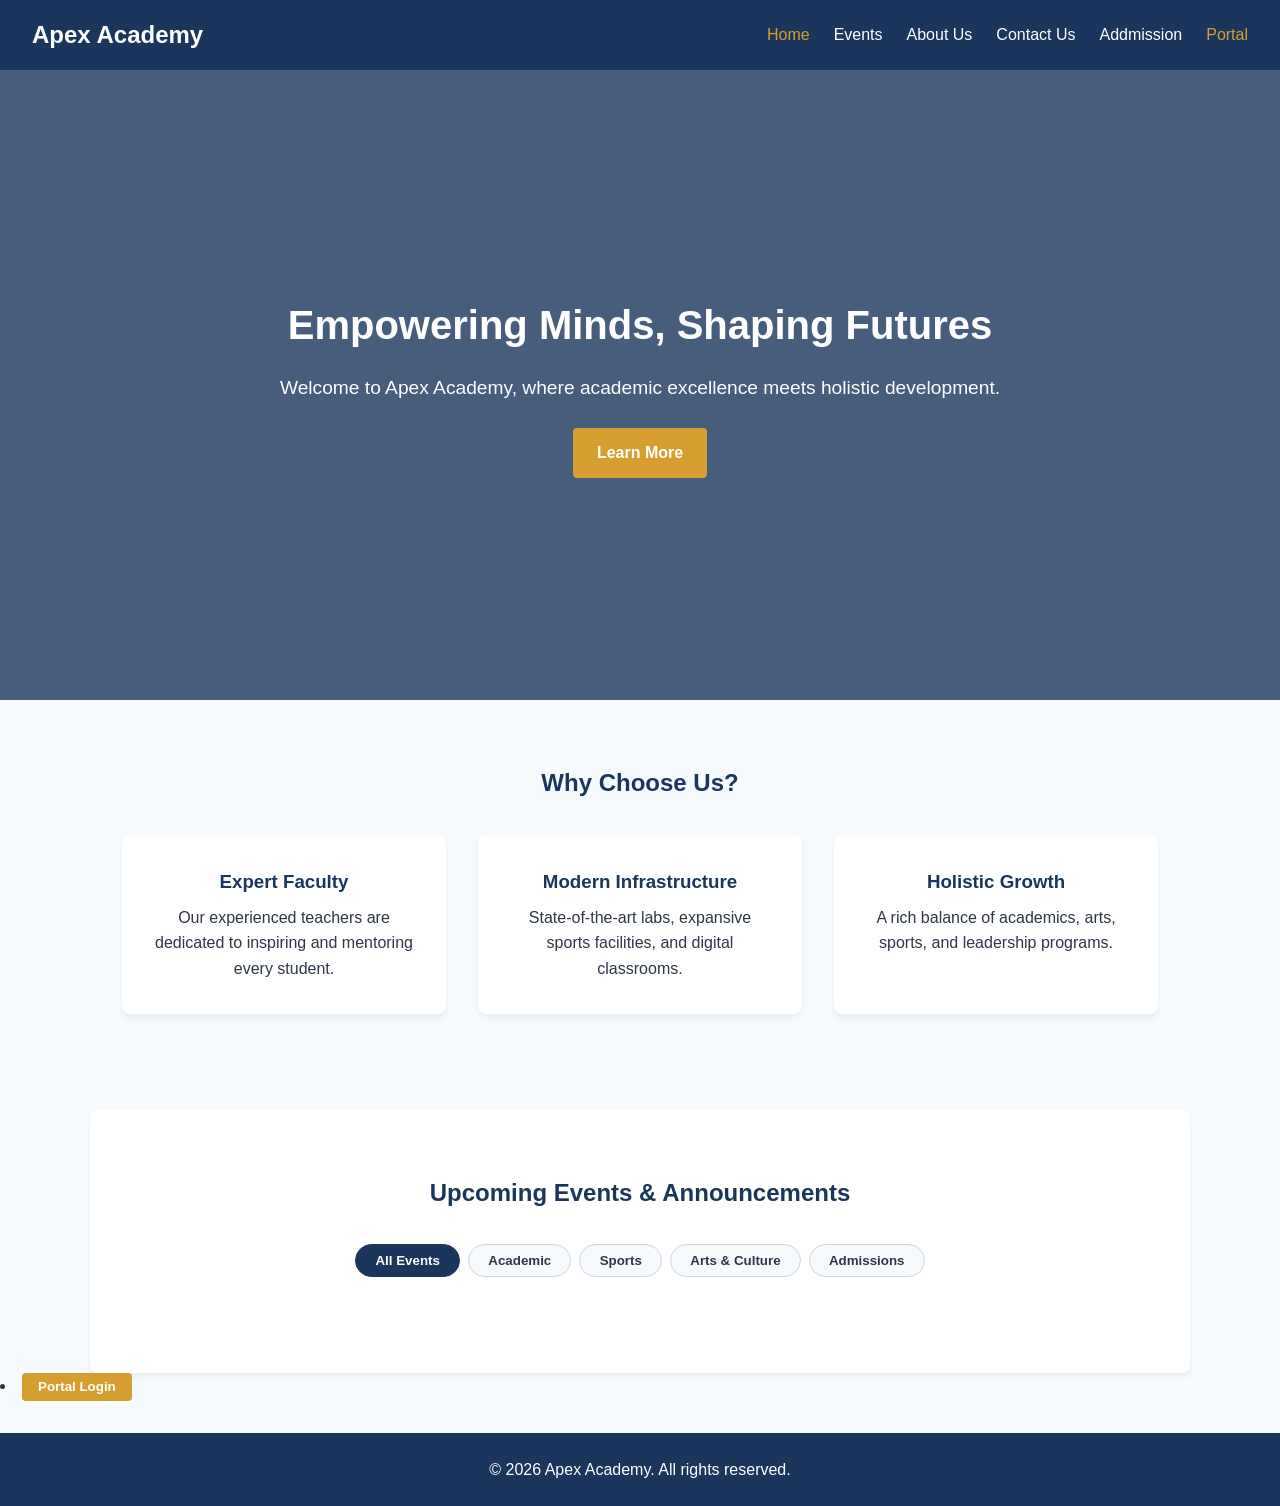
==== index.html @ 896e175c "Add files via upload" ====
<!DOCTYPE html>
<html lang="en">
<head>
  <meta charset="UTF-8">
  <meta name="viewport" content="width=device-width, initial-scale=1.0">
  <title>Apex Academy | Home</title>
  <link rel="stylesheet" href="styles.css">
</head>
<body>

  <!-- Navigation Bar -->
  <header class="navbar">
    <div class="logo">Apex Academy</div>
    <nav>
      <ul class="nav-links" id="navLinks">
        <li><a href="index.html" class="active">Home</a></li>
        <li><a href="index.html#events">Events</a></li>
        <li><a href="about.html">About Us</a></li>
        <li><a href="contact.html">Contact Us</a></li>
        <li><a href="admissions.html">Addmission</a></li>
        <li><a href="portal.html" class="active portal-btn">Portal</a></li> 
        <!--<li><button id="openPortalModal" class="btn-portal-nav">Portal Login</button></li>-->
      </ul>
      <div class="hamburger" id="hamburger">
        <span></span>
        <span></span>
        <span></span>
      </div>
    </nav>
  </header>

  <!-- Hero Section -->
  <section class="hero">
    <div class="hero-content">
      <h1>Empowering Minds, Shaping Futures</h1>
      <p>Welcome to Apex Academy, where academic excellence meets holistic development.</p>
      <a href="about.html" class="btn">Learn More</a>
    </div>
  </section>

  <!-- Features / Highlights -->
  <section class="features section">
    <h2>Why Choose Us?</h2>
    <div class="card-grid">
      <div class="card">
        <h3>Expert Faculty</h3>
        <p>Our experienced teachers are dedicated to inspiring and mentoring every student.</p>
      </div>
      <div class="card">
        <h3>Modern Infrastructure</h3>
        <p>State-of-the-art labs, expansive sports facilities, and digital classrooms.</p>
      </div>
      <div class="card">
        <h3>Holistic Growth</h3>
        <p>A rich balance of academics, arts, sports, and leadership programs.</p>
      </div>
    </div>
  </section>

<!-- Insert before <footer> -->
<!-- Dynamic Events & Calendar Section -->
<section class="events-section section" id="events">
  <h2>Upcoming Events & Announcements</h2>
  
  <!-- Category Filter Buttons -->
  <div class="event-filters">
    <button class="filter-btn active" data-category="all">All Events</button>
    <button class="filter-btn" data-category="academic">Academic</button>
    <button class="filter-btn" data-category="sports">Sports</button>
    <button class="filter-btn" data-category="arts">Arts & Culture</button>
    <button class="filter-btn" data-category="admissions">Admissions</button>
  </div>

  <!-- Events Container -->
  <div class="events-grid" id="eventsContainer">
    <!-- Events rendered dynamically via JavaScript -->
  </div>
</section>

<!-- Portal Modal Trigger in Navbar -->
<!-- Replace or add to <ul class="nav-links"> in your header: -->
<li><button id="openPortalModal" class="btn-portal-nav">Portal Login</button></li>

<!-- Modal Overlay -->
<div class="modal-overlay" id="portalModal">
  <div class="modal-content">
    <button class="modal-close" id="closePortalModal">&times;</button>
    <div class="portal-header">
      <h2>Apex Academy Portal</h2>
      <p>Select your account type to proceed.</p>
    </div>

    <div class="role-tabs">
      <button class="tab-btn modal-tab active" data-tab="modalStudentTab">Student</button>
      <button class="tab-btn modal-tab" data-tab="modalParentTab">Parent</button>
    </div>

    <!-- Student Form in Modal -->
    <form class="portal-form active" id="modalStudentForm">
      <div class="form-group">
        <label for="mStudentId">Student ID</label>
        <input type="text" id="mStudentId" required placeholder="STU-2026-000">
      </div>
      <div class="form-group">
        <label for="mStudentPassword">Password</label>
        <input type="password" id="mStudentPassword" required placeholder="••••••••">
      </div>
      <button type="submit" class="btn portal-submit-btn">Login as Student</button>
      <div id="mStudentFeedback" class="form-feedback"></div>
    </form>

    <!-- Parent Form in Modal -->
    <form class="portal-form" id="modalParentForm">
      <div class="form-group">
        <label for="mParentEmail">Email Address</label>
        <input type="email" id="mParentEmail" required placeholder="parent@example.com">
      </div>
      <div class="form-group">
        <label for="mParentPassword">Password</label>
        <input type="password" id="mParentPassword" required placeholder="••••••••">
      </div>
      <button type="submit" class="btn portal-submit-btn">Login as Parent</button>
      <div id="mParentFeedback" class="form-feedback"></div>
    </form>
  </div>
</div>

  <!-- Footer -->
  <footer>
    <p>&copy; 2026 Apex Academy. All rights reserved.</p>
  </footer>

  <!--<script src="script.js"></script>-->
  <script src="js/script.js"></script>
</body>
</html>
---- styles.css ----
/* --- CSS Reset & Global Variables --- */
* {
  margin: 0;
  padding: 0;
  box-sizing: border-box;
}

:root {
  --primary-color: #1a365d;
  --accent-color: #d69e2e;
  --text-dark: #2d3748;
  --bg-light: #f7fafc;
  --white: #ffffff;
}

body {
  font-family: 'Segoe UI', Tahoma, Geneva, Verdana, sans-serif;
  color: var(--text-dark);
  background-color: var(--bg-light);
  line-height: 1.6;
}

/* --- Header & Navigation --- */
.navbar {
  display: flex;
  justify-content: space-between;
  align-items: center;
  background-color: var(--primary-color);
  padding: 1rem 2rem;
  position: sticky;
  top: 0;
  z-index: 1000;
}

.logo {
  color: var(--white);
  font-size: 1.5rem;
  font-weight: bold;
}

.nav-links {
  display: flex;
  list-style: none;
}

.nav-links li {
  margin-left: 1.5rem;
}

.nav-links a {
  color: var(--white);
  text-decoration: none;
  font-weight: 500;
  transition: color 0.3s ease;
}

.nav-links a:hover,
.nav-links a.active {
  color: var(--accent-color);
}

.hamburger {
  display: none;
  flex-direction: column;
  cursor: pointer;
}

.hamburger span {
  width: 25px;
  height: 3px;
  background-color: var(--white);
  margin: 3px 0;
  transition: 0.3s;
}

/* --- Hero & Banners --- */
.hero {
  background: linear-gradient(rgba(26, 54, 93, 0.8), rgba(26, 54, 93, 0.8)),
              url('https://picsum.photos/1200/600') center/cover no-repeat;
  height: 70vh;
  display: flex;
  align-items: center;
  justify-content: center;
  text-align: center;
  color: var(--white);
  padding: 0 1rem;
}

.hero h1 {
  font-size: 2.5rem;
  margin-bottom: 1rem;
}

.hero p {
  font-size: 1.2rem;
  margin-bottom: 1.5rem;
}

.page-banner {
  background-color: var(--primary-color);
  color: var(--white);
  text-align: center;
  padding: 3rem 1rem;
}

.btn {
  display: inline-block;
  background-color: var(--accent-color);
  color: var(--white);
  padding: 0.75rem 1.5rem;
  text-decoration: none;
  border-radius: 4px;
  border: none;
  cursor: pointer;
  font-weight: bold;
  transition: opacity 0.3s ease;
}

.btn:hover {
  opacity: 0.9;
}

/* --- Content Sections & Grid --- */
.section {
  padding: 4rem 2rem;
  max-width: 1100px;
  margin: 0 auto;
}

.section h2 {
  text-align: center;
  margin-bottom: 2rem;
  color: var(--primary-color);
}

.card-grid {
  display: grid;
  grid-template-columns: repeat(auto-fit, minmax(280px, 1fr));
  gap: 2rem;
}

.card {
  background-color: var(--white);
  padding: 2rem;
  border-radius: 8px;
  box-shadow: 0 4px 6px rgba(0, 0, 0, 0.05);
  text-align: center;
}

.card h3 {
  margin-bottom: 0.5rem;
  color: var(--primary-color);
}

/* --- Contact Form Styles --- */
.contact-grid {
  display: grid;
  grid-template-columns: repeat(auto-fit, minmax(300px, 1fr));
  gap: 2rem;
}

.contact-info {
  background-color: var(--white);
  padding: 2rem;
  border-radius: 8px;
}

.contact-info p {
  margin-bottom: 1rem;
}

.contact-form {
  background-color: var(--white);
  padding: 2rem;
  border-radius: 8px;
}

.form-group {
  margin-bottom: 1.2rem;
}

.form-group label {
  display: block;
  margin-bottom: 0.4rem;
  font-weight: 500;
}

.form-group input,
.form-group textarea {
  width: 100%;
  padding: 0.75rem;
  border: 1px solid #cbd5e0;
  border-radius: 4px;
  font-family: inherit;
}

.form-feedback {
  margin-top: 1rem;
  font-weight: bold;
  color: #2b6cb0;
}

/* --- Footer --- */
footer {
  background-color: var(--primary-color);
  color: var(--white);
  text-align: center;
  padding: 1.5rem;
  margin-top: 2rem;
}

/* --- Mobile Responsive Layout --- */
@media (max-width: 768px) {
  .hamburger {
    display: flex;
  }

  .nav-links {
    position: absolute;
    top: 100%;
    right: 0;
    background-color: var(--primary-color);
    width: 100%;
    flex-direction: column;
    align-items: center;
    max-height: 0;
    overflow: hidden;
    transition: max-height 0.3s ease-out;
  }

  .nav-links.active {
    max-height: 300px;
    padding: 1rem 0;
  }

  .nav-links li {
    margin: 0.8rem 0;
  }
}

/* --- Events & Calendar Section --- */
.events-section {
  background-color: var(--white);
  border-radius: 8px;
  margin-top: 2rem;
  box-shadow: 0 4px 6px rgba(0, 0, 0, 0.05);
}

.event-filters {
  display: flex;
  justify-content: center;
  flex-wrap: wrap;
  gap: 0.5rem;
  margin-bottom: 2rem;
}

.filter-btn {
  background-color: var(--bg-light);
  color: var(--text-dark);
  border: 1px solid #cbd5e0;
  padding: 0.5rem 1.2rem;
  border-radius: 20px;
  cursor: pointer;
  font-weight: 600;
  transition: all 0.3s ease;
}

.filter-btn:hover,
.filter-btn.active {
  background-color: var(--primary-color);
  color: var(--white);
  border-color: var(--primary-color);
}

.events-grid {
  display: grid;
  grid-template-columns: repeat(auto-fit, minmax(300px, 1fr));
  gap: 1.5rem;
}

.event-card {
  display: flex;
  background-color: var(--bg-light);
  border-radius: 8px;
  overflow: hidden;
  border-left: 5px solid var(--accent-color);
  transition: transform 0.2s ease, box-shadow 0.2s ease;
}

.event-card:hover {
  transform: translateY(-3px);
  box-shadow: 0 6px 12px rgba(0, 0, 0, 0.1);
}

.event-date {
  background-color: var(--primary-color);
  color: var(--white);
  min-width: 80px;
  display: flex;
  flex-direction: column;
  align-items: center;
  justify-content: center;
  padding: 0.8rem;
  text-align: center;
}

.event-date .day {
  font-size: 1.6rem;
  font-weight: bold;
  line-height: 1;
}

.event-date .month {
  font-size: 0.85rem;
  text-transform: uppercase;
  letter-spacing: 1px;
}

.event-details {
  padding: 1rem 1.2rem;
  display: flex;
  flex-direction: column;
  justify-content: center;
}

.event-badge {
  display: inline-block;
  align-self: flex-start;
  font-size: 0.75rem;
  font-weight: bold;
  text-transform: uppercase;
  padding: 0.2rem 0.5rem;
  border-radius: 4px;
  margin-bottom: 0.4rem;
  background-color: #e2e8f0;
  color: var(--primary-color);
}

.event-details h3 {
  font-size: 1.1rem;
  color: var(--primary-color);
  margin-bottom: 0.3rem;
}

.event-details p {
  font-size: 0.9rem;
  color: #4a5568;
}

.no-events {
  grid-column: 1 / -1;
  text-align: center;
  color: #718096;
  padding: 2rem;
}

/* --- Portal & Modal Styles --- */
.portal-container {
  display: flex;
  justify-content: center;
  align-items: center;
  min-height: 80vh;
  padding: 2rem 1rem;
}

.portal-card {
  background: var(--white);
  width: 100%;
  max-width: 480px;
  padding: 2.5rem;
  border-radius: 12px;
  box-shadow: 0 10px 25px rgba(0, 0, 0, 0.1);
}

.portal-header {
  text-align: center;
  margin-bottom: 1.5rem;
}

.portal-header h2 {
  color: var(--primary-color);
  font-size: 1.8rem;
  margin-bottom: 0.3rem;
}

.portal-header p {
  color: #718096;
  font-size: 0.9rem;
}

/* Role Selector Tabs */
.role-tabs {
  display: flex;
  background-color: var(--bg-light);
  padding: 4px;
  border-radius: 8px;
  margin-bottom: 1.5rem;
}

.tab-btn {
  flex: 1;
  padding: 0.6rem;
  border: none;
  background: transparent;
  font-weight: 600;
  color: #718096;
  border-radius: 6px;
  cursor: pointer;
  transition: all 0.2s ease;
}

.tab-btn.active {
  background-color: var(--white);
  color: var(--primary-color);
  box-shadow: 0 2px 4px rgba(0,0,0,0.08);
}

/* Forms Visibility */
.portal-form {
  display: none;
}

.portal-form.active {
  display: block;
}

/* Inputs & Actions */
.password-field {
  position: relative;
  display: flex;
  align-items: center;
}

.password-field input {
  padding-right: 60px;
}

.toggle-password {
  position: absolute;
  right: 10px;
  background: none;
  border: none;
  color: var(--primary-color);
  font-size: 0.8rem;
  font-weight: bold;
  cursor: pointer;
}

.form-actions {
  display: flex;
  justify-content: space-between;
  align-items: center;
  font-size: 0.85rem;
  margin-bottom: 1.5rem;
}

.remember-me {
  display: flex;
  align-items: center;
  gap: 0.4rem;
  cursor: pointer;
}

.forgot-link {
  color: var(--primary-color);
  text-decoration: none;
  font-weight: 500;
}

.forgot-link:hover {
  text-decoration: underline;
}

.portal-submit-btn {
  width: 100%;
  padding: 0.85rem;
  font-size: 1rem;
}

.portal-footer {
  text-align: center;
  margin-top: 1.5rem;
  font-size: 0.85rem;
  color: #718096;
}

.portal-footer a {
  color: var(--primary-color);
  font-weight: bold;
  text-decoration: none;
}

/* Nav Portal Button */
.btn-portal-nav {
  background-color: var(--accent-color);
  color: var(--white);
  border: none;
  padding: 0.4rem 1rem;
  border-radius: 4px;
  font-weight: bold;
  cursor: pointer;
}

/* Modal Overlay Styling */
.modal-overlay {
  display: none;
  position: fixed;
  top: 0;
  left: 0;
  width: 100%;
  height: 100%;
  background-color: rgba(0, 0, 0, 0.6);
  z-index: 2000;
  justify-content: center;
  align-items: center;
  padding: 1rem;
}

.modal-overlay.open {
  display: flex;
}

.modal-content {
  background: var(--white);
  width: 100%;
  max-width: 440px;
  padding: 2rem;
  border-radius: 12px;
  position: relative;
  animation: fadeIn 0.25s ease-out;
}

.modal-close {
  position: absolute;
  top: 12px;
  right: 16px;
  font-size: 1.8rem;
  background: none;
  border: none;
  color: #a0aec0;
  cursor: pointer;
}

.modal-close:hover {
  color: var(--text-dark);
}

@keyframes fadeIn {
  from { opacity: 0; transform: translateY(-10px); }
  to { opacity: 1; transform: translateY(0); }
}
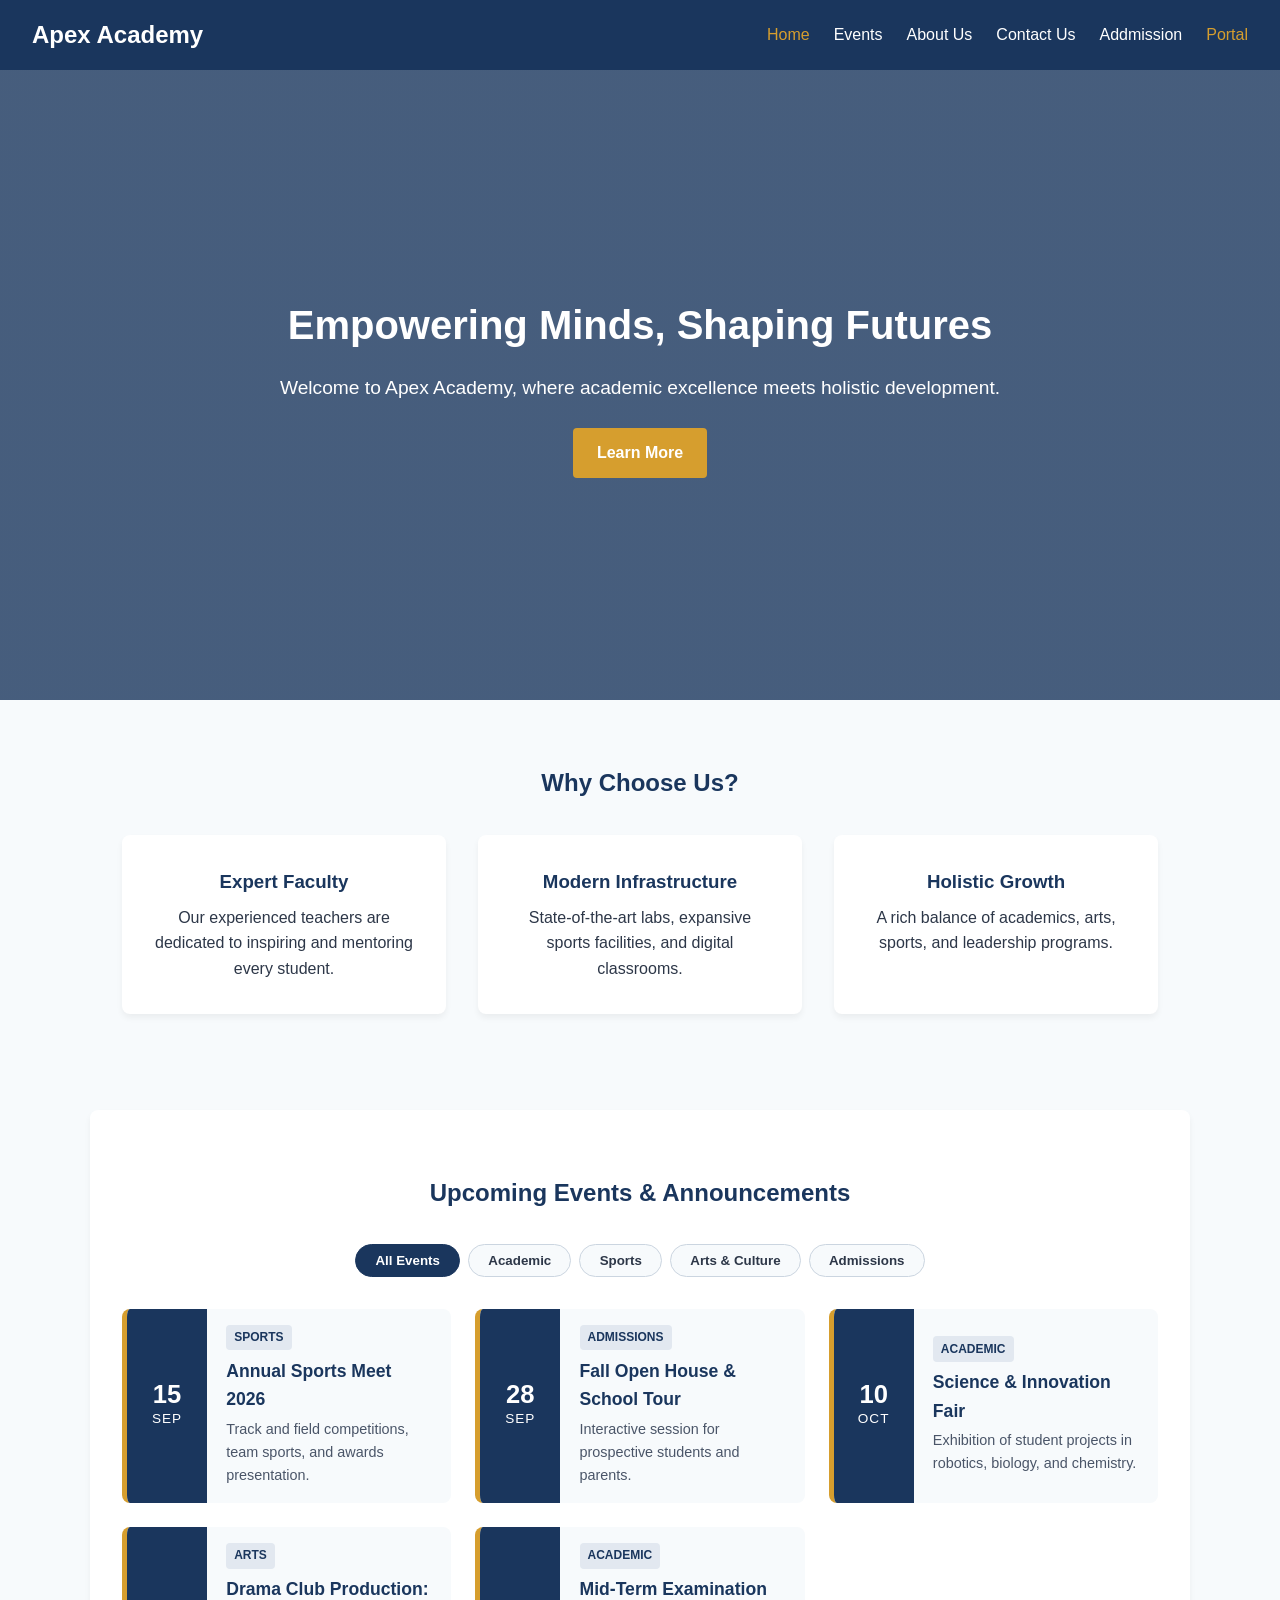
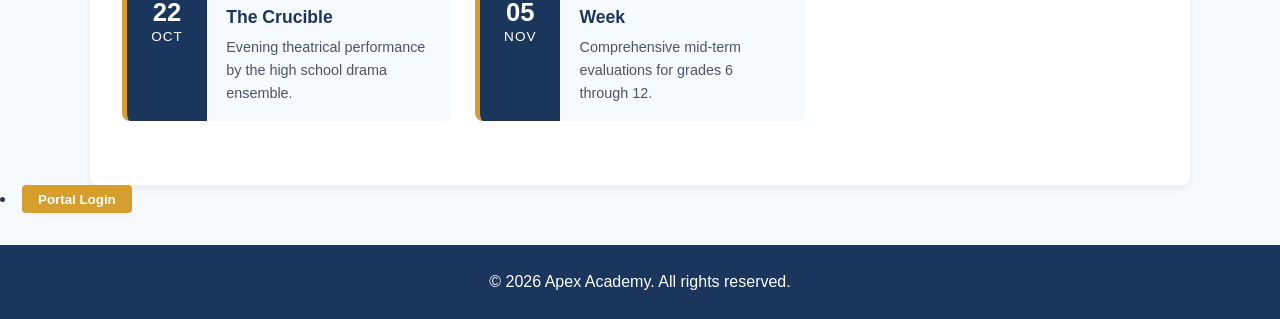
==== commit 35a50fd6: "Add files via upload" ====
--- a/index.html
+++ b/index.html
@@ -131,6 +131,6 @@
   </footer>
 
   <!--<script src="script.js"></script>-->
-  <script src="js/script.js"></script>
+  <script src="script.js"></script>
 </body>
 </html>
